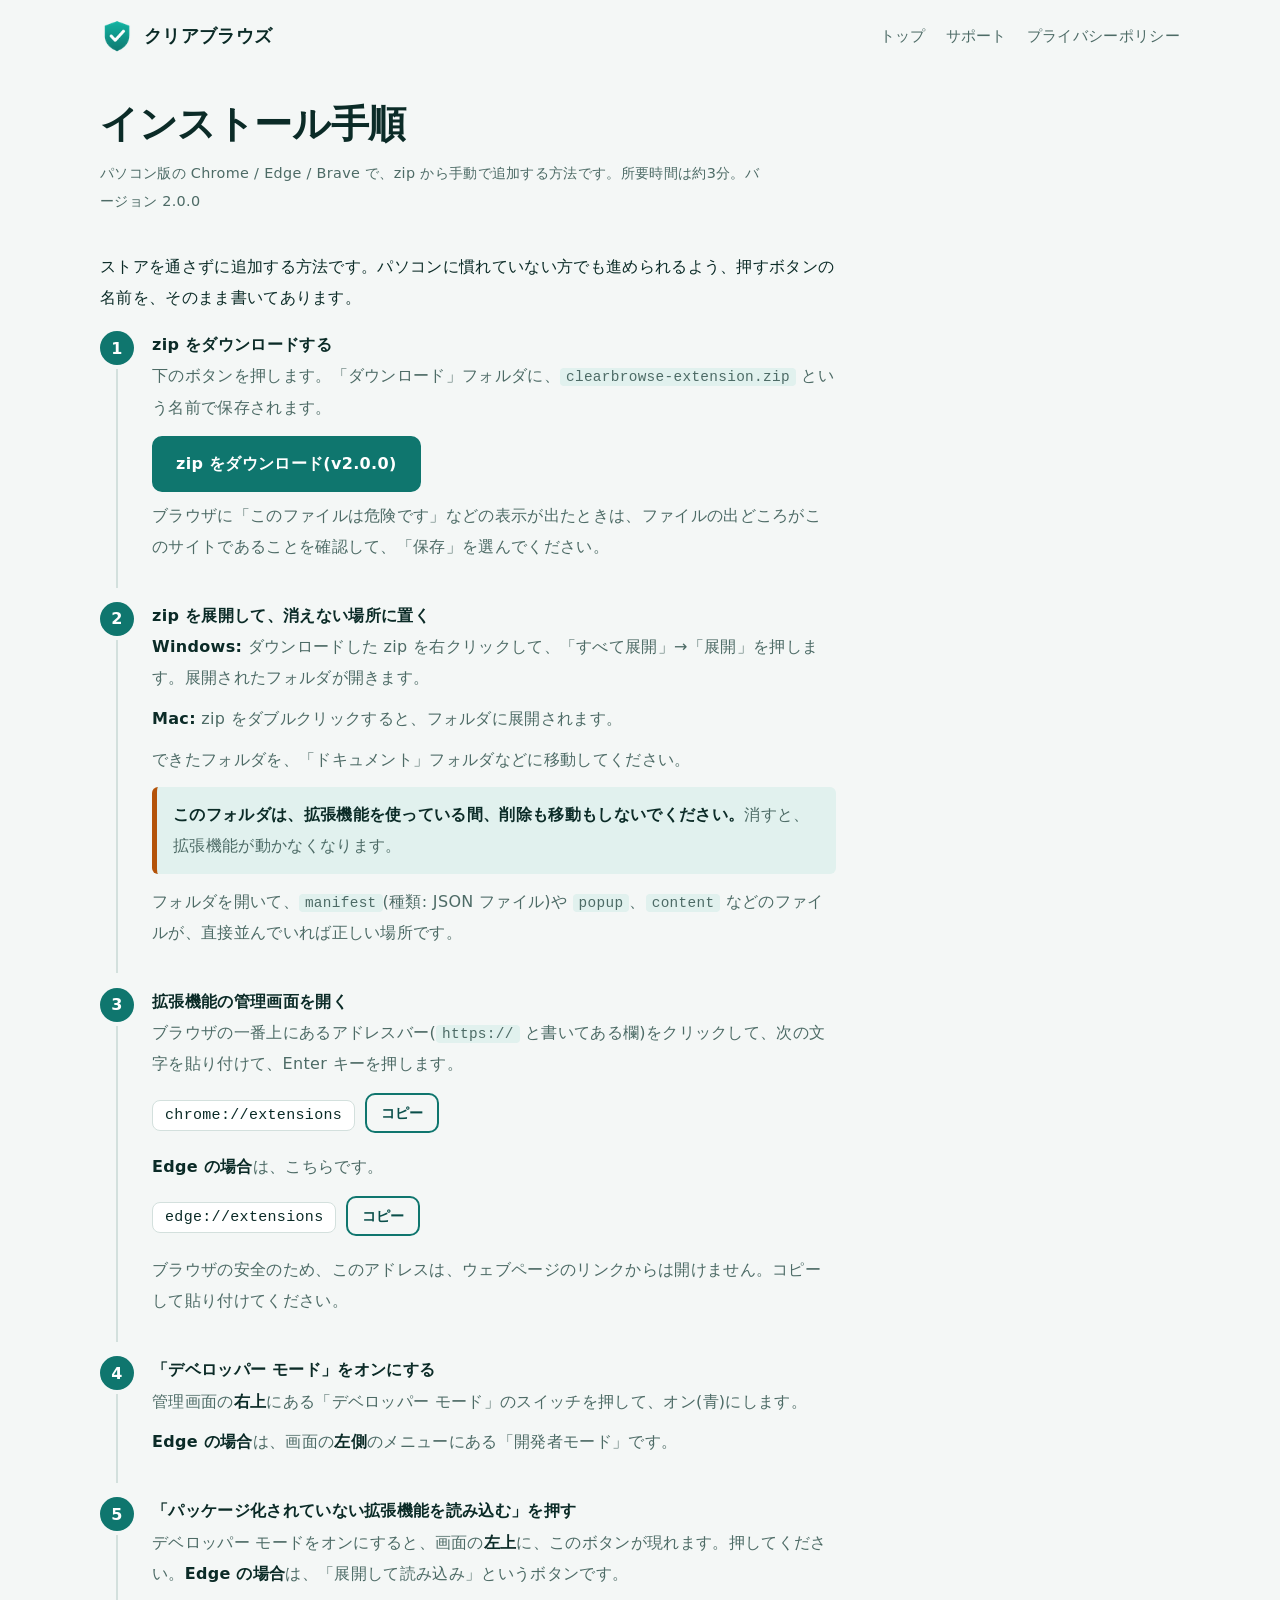
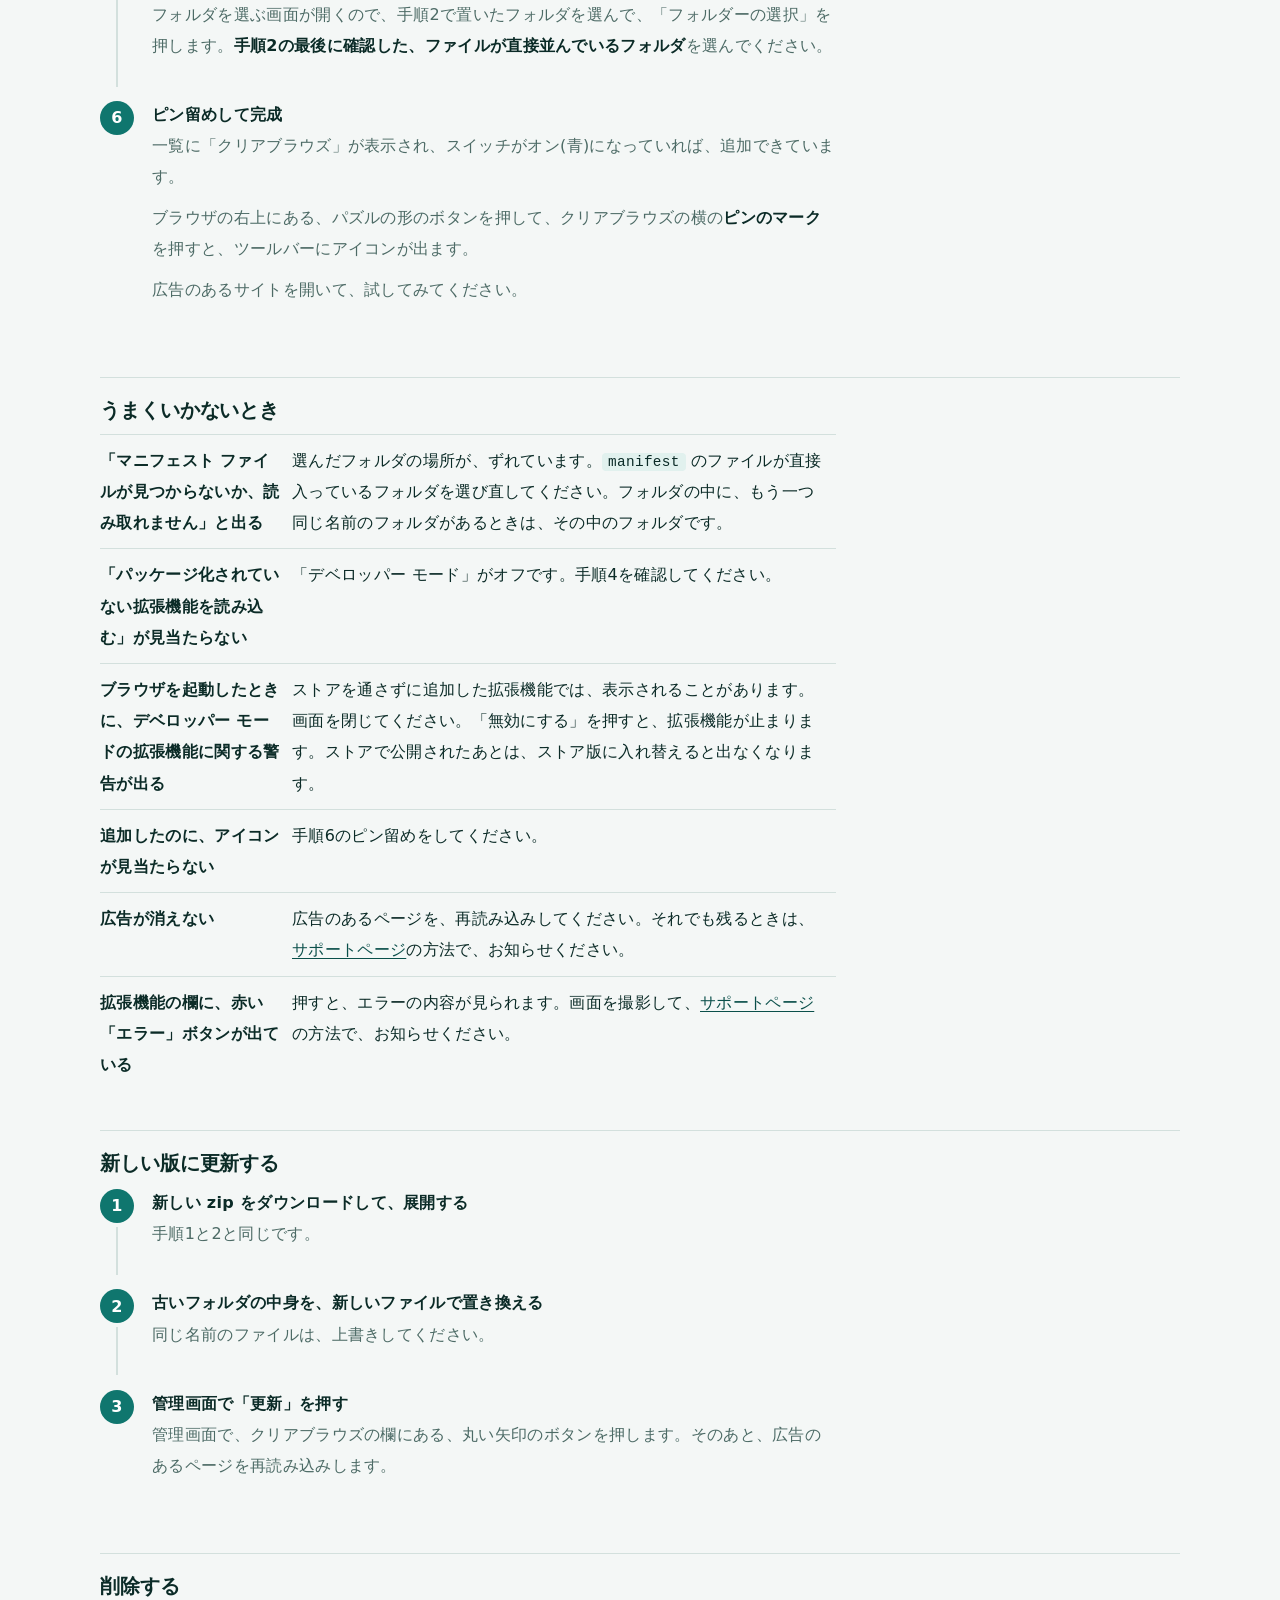
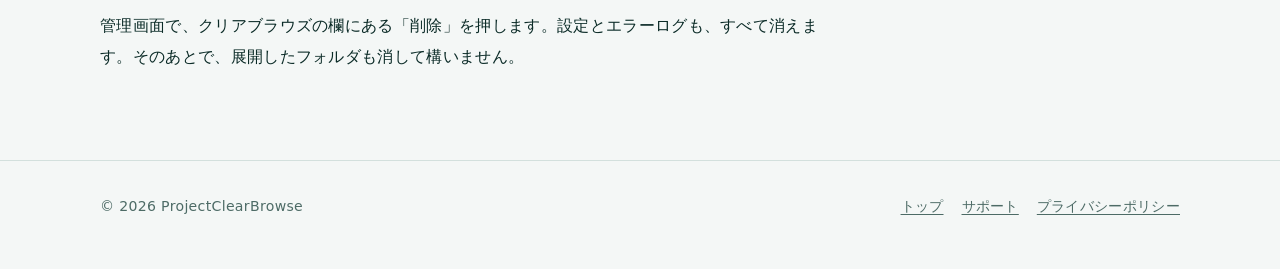
==== docs/install.html @ 5a38ccd7 "Add files via upload" ====
<!doctype html>
<html lang="ja">
<head>
  <meta charset="utf-8">
  <meta name="viewport" content="width=device-width, initial-scale=1">
  <title>インストール手順 - クリアブラウズ</title>
  <meta name="description" content="クリアブラウズを zip から手動で追加する手順です。押すボタンの名前を1つずつ説明しています。所要時間は約3分です。">
  <meta name="theme-color" content="#0f766e">
  <link rel="icon" type="image/png" href="assets/icon48.png">
  <link rel="stylesheet" href="style.css">
</head>
<body>
<header class="site-header">
  <div class="wrap">
    <a class="logo" href="./"><img src="assets/icon48.png" alt="" width="34" height="34">クリアブラウズ</a>
    <nav aria-label="メインメニュー"><a href="./">トップ</a><a href="support.html">サポート</a><a href="privacy.html">プライバシーポリシー</a></nav>
  </div>
</header>

<main class="doc">
  <div class="wrap">
    <h1>インストール手順</h1>
    <p class="meta">パソコン版の Chrome / Edge / Brave で、zip から手動で追加する方法です。所要時間は約3分。バージョン 2.0.0</p>

    <p>ストアを通さずに追加する方法です。パソコンに慣れていない方でも進められるよう、押すボタンの名前を、そのまま書いてあります。</p>
    

    <ol class="steps">
      <li>
        <b>zip をダウンロードする</b>
        <div class="body">
          <p>下のボタンを押します。「ダウンロード」フォルダに、<code>clearbrowse-extension.zip</code> という名前で保存されます。</p>
          <a class="btn primary" href="download/clearbrowse-extension.zip" download>zip をダウンロード(v2.0.0)</a>
          <p>ブラウザに「このファイルは危険です」などの表示が出たときは、ファイルの出どころがこのサイトであることを確認して、「保存」を選んでください。</p>
        </div>
      </li>
      <li>
        <b>zip を展開して、消えない場所に置く</b>
        <div class="body">
          <p><b>Windows:</b> ダウンロードした zip を右クリックして、「すべて展開」→「展開」を押します。展開されたフォルダが開きます。</p>
          <p><b>Mac:</b> zip をダブルクリックすると、フォルダに展開されます。</p>
          <p>できたフォルダを、「ドキュメント」フォルダなどに移動してください。</p>
          <div class="warn"><p><b>このフォルダは、拡張機能を使っている間、削除も移動もしないでください。</b>消すと、拡張機能が動かなくなります。</p></div>
          <p>フォルダを開いて、<code>manifest</code>(種類: JSON ファイル)や <code>popup</code>、<code>content</code> などのファイルが、直接並んでいれば正しい場所です。</p>
        </div>
      </li>
      <li>
        <b>拡張機能の管理画面を開く</b>
        <div class="body">
          <p>ブラウザの一番上にあるアドレスバー(<code>https://</code> と書いてある欄)をクリックして、次の文字を貼り付けて、Enter キーを押します。</p>
          <div class="copyrow"><code id="addrChrome">chrome://extensions</code><button type="button" class="btn small" data-copy="addrChrome">コピー</button></div>
          <p><b>Edge の場合</b>は、こちらです。</p>
          <div class="copyrow"><code id="addrEdge">edge://extensions</code><button type="button" class="btn small" data-copy="addrEdge">コピー</button></div>
          <p>ブラウザの安全のため、このアドレスは、ウェブページのリンクからは開けません。コピーして貼り付けてください。</p>
        </div>
      </li>
      <li>
        <b>「デベロッパー モード」をオンにする</b>
        <div class="body">
          <p>管理画面の<b>右上</b>にある「デベロッパー モード」のスイッチを押して、オン(青)にします。</p>
          <p><b>Edge の場合</b>は、画面の<b>左側</b>のメニューにある「開発者モード」です。</p>
        </div>
      </li>
      <li>
        <b>「パッケージ化されていない拡張機能を読み込む」を押す</b>
        <div class="body">
          <p>デベロッパー モードをオンにすると、画面の<b>左上</b>に、このボタンが現れます。押してください。<b>Edge の場合</b>は、「展開して読み込み」というボタンです。</p>
          <p>フォルダを選ぶ画面が開くので、手順2で置いたフォルダを選んで、「フォルダーの選択」を押します。<b>手順2の最後に確認した、ファイルが直接並んでいるフォルダ</b>を選んでください。</p>
        </div>
      </li>
      <li>
        <b>ピン留めして完成</b>
        <div class="body">
          <p>一覧に「クリアブラウズ」が表示され、スイッチがオン(青)になっていれば、追加できています。</p>
          <p>ブラウザの右上にある、パズルの形のボタンを押して、クリアブラウズの横の<b>ピンのマーク</b>を押すと、ツールバーにアイコンが出ます。</p>
          <p>広告のあるサイトを開いて、試してみてください。</p>
        </div>
      </li>
    </ol>

    <h2>うまくいかないとき</h2>
    <table>
      <tbody>
        <tr><th scope="row">「マニフェスト ファイルが見つからないか、読み取れません」と出る</th><td>選んだフォルダの場所が、ずれています。<code>manifest</code> のファイルが直接入っているフォルダを選び直してください。フォルダの中に、もう一つ同じ名前のフォルダがあるときは、その中のフォルダです。</td></tr>
        <tr><th scope="row">「パッケージ化されていない拡張機能を読み込む」が見当たらない</th><td>「デベロッパー モード」がオフです。手順4を確認してください。</td></tr>
        <tr><th scope="row">ブラウザを起動したときに、デベロッパー モードの拡張機能に関する警告が出る</th><td>ストアを通さずに追加した拡張機能では、表示されることがあります。画面を閉じてください。「無効にする」を押すと、拡張機能が止まります。ストアで公開されたあとは、ストア版に入れ替えると出なくなります。</td></tr>
        <tr><th scope="row">追加したのに、アイコンが見当たらない</th><td>手順6のピン留めをしてください。</td></tr>
        <tr><th scope="row">広告が消えない</th><td>広告のあるページを、再読み込みしてください。それでも残るときは、<a href="support.html#report">サポートページ</a>の方法で、お知らせください。</td></tr>
        <tr><th scope="row">拡張機能の欄に、赤い「エラー」ボタンが出ている</th><td>押すと、エラーの内容が見られます。画面を撮影して、<a href="support.html#report">サポートページ</a>の方法で、お知らせください。</td></tr>
      </tbody>
    </table>

    <h2>新しい版に更新する</h2>
    <ol class="steps">
      <li><b>新しい zip をダウンロードして、展開する</b><div class="body"><p>手順1と2と同じです。</p></div></li>
      <li><b>古いフォルダの中身を、新しいファイルで置き換える</b><div class="body"><p>同じ名前のファイルは、上書きしてください。</p></div></li>
      <li><b>管理画面で「更新」を押す</b><div class="body"><p>管理画面で、クリアブラウズの欄にある、丸い矢印のボタンを押します。そのあと、広告のあるページを再読み込みします。</p></div></li>
    </ol>

    <h2>削除する</h2>
    <p>管理画面で、クリアブラウズの欄にある「削除」を押します。設定とエラーログも、すべて消えます。そのあとで、展開したフォルダも消して構いません。</p>
  </div>
</main>

<footer class="site-footer">
  <div class="wrap">
    <div>© 2026 ProjectClearBrowse</div>
    <nav aria-label="フッターメニュー"><a href="./">トップ</a><a href="support.html">サポート</a><a href="privacy.html">プライバシーポリシー</a></nav>
  </div>
</footer>
<script src="install.js"></script>
</body>
</html>
---- docs/style.css ----
/* クリアブラウズ公式サイト。外部フォント・外部スクリプトは使いません。 */
:root {
  color-scheme: light dark;
  --ink: #0b2b27;
  --muted: #4d6b66;
  --paper: #f4f7f6;
  --surface: #ffffff;
  --line: #d3e0dd;
  --brand: #0f766e;
  --brand-deep: #0a4f4a;
  --brand-ink: #ffffff;
  --brand-soft: #e1f1ee;
  --focus: #0b57d0;
  --ad-yellow: #ffd400;
  --ad-pink: #e6007e;
  --measure: 38em;
}
@media (prefers-color-scheme: dark) {
  :root {
    --ink: #e4f1ee;
    --muted: #9bb7b1;
    --paper: #0c1917;
    --surface: #132421;
    --line: #25403b;
    --brand: #2dd4bf;
    --brand-deep: #5eead4;
    --brand-ink: #062320;
    --brand-soft: #14312d;
    --focus: #8ab4ff;
  }
}

* { box-sizing: border-box; }
html { scroll-behavior: smooth; -webkit-text-size-adjust: 100%; }
@media (prefers-reduced-motion: reduce) { html { scroll-behavior: auto; } }

body {
  margin: 0;
  background: var(--paper);
  color: var(--ink);
  font: 16px/1.95 "Hiragino Sans", "Yu Gothic UI", "Yu Gothic", "BIZ UDPGothic", "Noto Sans JP", Meiryo, system-ui, sans-serif;
  letter-spacing: .02em;
}
a { color: var(--brand-deep); text-underline-offset: 3px; }
:focus-visible { outline: 3px solid var(--focus); outline-offset: 3px; border-radius: 4px; }
img { max-width: 100%; height: auto; }

.wrap { width: min(1080px, 100% - 32px); margin-inline: auto; }
.measure { max-width: var(--measure); }

h1, h2, h3 { font-feature-settings: "palt"; line-height: 1.4; margin: 0; }
h1 { font-size: clamp(2.1rem, 5.4vw, 3.5rem); font-weight: 800; letter-spacing: -.01em; }
h2 { font-size: clamp(1.45rem, 3vw, 1.9rem); font-weight: 800; letter-spacing: -.005em; }
h3 { font-size: 1.05rem; font-weight: 700; }
p { margin: 0 0 1em; }

/* ---------- ヘッダー ---------- */
.site-header { padding: 18px 0; }
.site-header .wrap { display: flex; align-items: center; justify-content: space-between; gap: 16px; flex-wrap: wrap; }
.logo { display: inline-flex; align-items: center; gap: 10px; color: inherit; text-decoration: none; font-weight: 800; font-size: 1.1rem; }
.logo img { width: 34px; height: 34px; }
.site-header nav { display: flex; gap: 20px; flex-wrap: wrap; font-size: .93rem; }
.site-header nav a { color: var(--muted); text-decoration: none; padding: 4px 0; }
.site-header nav a:hover { color: var(--ink); text-decoration: underline; }

/* ---------- ボタン ---------- */
.btn {
  display: inline-flex; align-items: center; justify-content: center; gap: 8px;
  min-height: 48px; padding: 10px 22px; border-radius: 10px;
  font: inherit; font-weight: 700; text-decoration: none; cursor: pointer;
  border: 2px solid var(--brand); color: var(--brand-deep); background: transparent;
}
.btn:hover { background: var(--brand-soft); }
.btn.primary { background: var(--brand); color: var(--brand-ink); }
.btn.primary:hover { background: var(--brand-deep); color: var(--brand-ink); }
.btn[aria-disabled="true"] { border-style: dashed; cursor: default; opacity: .8; }
.btn[aria-disabled="true"]:hover { background: transparent; }

/* ---------- ヒーロー ---------- */
.hero { padding: 36px 0 72px; }
.hero .wrap { display: grid; gap: 44px; align-items: center; }
@media (min-width: 940px) { .hero .wrap { grid-template-columns: 1fr 1.05fr; gap: 56px; } }
.hero h1 { margin-bottom: 20px; }
.lead { font-size: 1.06rem; color: var(--muted); max-width: 30em; }
.hero-cta { display: flex; flex-wrap: wrap; gap: 12px; margin: 26px 0 12px; }
.fine { font-size: .85rem; color: var(--muted); margin: 0; }

/* ---------- デモ ---------- */
.demo { margin: 0; }
.demo-bar {
  display: flex; align-items: center; justify-content: space-between; gap: 12px; flex-wrap: wrap;
  background: var(--surface); border: 1px solid var(--line); border-radius: 12px 12px 0 0;
  padding: 10px 14px; border-bottom: 0;
}
.switch { display: inline-flex; align-items: center; gap: 12px; cursor: pointer; font-weight: 700; }
.switch input { position: absolute; opacity: 0; width: 1px; height: 1px; }
.switch .track { width: 48px; height: 28px; border-radius: 14px; background: #9aa9a6; position: relative; transition: background .2s; flex: none; }
.switch .track::after { content: ""; position: absolute; top: 3px; left: 3px; width: 22px; height: 22px; border-radius: 50%; background: #fff; transition: transform .2s; }
.switch input:checked + .track { background: var(--brand); }
.switch input:checked + .track::after { transform: translateX(20px); }
.switch input:focus-visible + .track { outline: 3px solid var(--focus); outline-offset: 3px; }
.demo-count { font-size: .9rem; color: var(--muted); }
.demo-count b { color: var(--ink); font-size: 1.15rem; }

.stage {
  position: relative; overflow: hidden; height: 400px;
  background: #fff; color: #17302c;
  border: 1px solid var(--line); border-radius: 0 0 12px 12px;
  padding: 22px 22px 0; font-size: 14px; line-height: 1.7; letter-spacing: 0;
}
.stage h3 { font-size: 1.15rem; margin-bottom: 8px; color: #0b2b27; }
.stage .bar { height: 9px; border-radius: 5px; background: #dbe6e3; margin: 0 0 11px; }
.stage .bar.s { width: 62%; }
.stage .bar.m { width: 84%; }

.ad { position: absolute; font-weight: 800; transition: opacity .25s, transform .25s, max-height .25s; }
.ad small { display: block; font-size: 10px; font-weight: 500; opacity: .7; }
.ad-banner {
  position: static; max-height: 90px; margin: 0 -22px 16px; padding: 14px 22px;
  background: repeating-linear-gradient(135deg, var(--ad-yellow) 0 16px, #ffe566 16px 32px);
  color: #b00063; font-size: 18px; text-align: center; border-bottom: 3px solid var(--ad-pink);
}
.ad-corner {
  right: 12px; bottom: 12px; width: 150px; padding: 12px; background: var(--ad-pink); color: #fff;
  border: 3px solid var(--ad-yellow); border-radius: 6px; font-size: 14px; line-height: 1.4; z-index: 2;
}
.ad-popup {
  left: 50%; top: 52%; width: min(270px, 80%); transform: translate(-50%, -50%);
  padding: 18px 16px 16px; background: #fff; color: #17302c; text-align: center;
  border: 4px solid var(--ad-pink); border-radius: 8px; box-shadow: 0 10px 30px rgba(0,0,0,.35); z-index: 3;
  font-size: 15px; line-height: 1.5;
}
.ad-popup .fake-btn { display: block; margin-top: 10px; padding: 8px; background: var(--ad-yellow); color: #5a0034; border-radius: 4px; }

/* ブロック後 */
.stage[data-blocked="true"] .ad { opacity: 0; pointer-events: none; }
.stage[data-blocked="true"] .ad-banner { max-height: 0; padding-top: 0; padding-bottom: 0; margin-bottom: 0; overflow: hidden; }
.stage[data-blocked="true"] .ad-corner { transform: translateY(16px); }
.stage[data-blocked="true"] .ad-popup { transform: translate(-50%, -44%) scale(.96); }
.stage:not([data-blocked="true"]) .ad-popup { animation: pop-in .35s .5s both; }
@keyframes pop-in { from { opacity: 0; transform: translate(-50%, -46%) scale(.94); } }
@media (prefers-reduced-motion: reduce) {
  .ad, .switch .track, .switch .track::after { transition: none; }
  .stage:not([data-blocked="true"]) .ad-popup { animation: none; }
}
.demo figcaption { margin-top: 10px; }

/* ---------- 共通セクション ---------- */
section.block { padding: 64px 0; border-top: 1px solid var(--line); }
section.block > .wrap > h2 { margin-bottom: 8px; }
.sub { color: var(--muted); max-width: var(--measure); margin-bottom: 30px; }

/* 止めるもの */
.defs { margin: 0; max-width: 46em; }
.defs dt { font-weight: 800; margin-top: 22px; }
.defs dt:first-child { margin-top: 0; }
.defs dd { margin: 2px 0 0; color: var(--muted); }
.callout { margin-top: 30px; padding: 16px 20px; background: var(--brand-soft); border-radius: 10px; max-width: 46em; }
.callout p:last-child { margin-bottom: 0; }

/* 約束 */
.promises { display: grid; gap: 28px; }
@media (min-width: 860px) { .promises { grid-template-columns: repeat(3, 1fr); gap: 36px; } }
.promises h3 { font-size: 1.15rem; margin-bottom: 6px; padding-top: 14px; border-top: 4px solid var(--brand); }
.promises p { color: var(--muted); margin: 0; }

/* 権限表 */
.perm { width: 100%; border-collapse: collapse; max-width: 52em; margin-top: 8px; }
.perm th, .perm td { text-align: left; vertical-align: top; padding: 14px 14px 14px 0; border-top: 1px solid var(--line); }
.perm th { width: 14em; font-weight: 700; }
.perm td { color: var(--muted); }
@media (max-width: 700px) {
  .perm, .perm tbody, .perm tr, .perm th, .perm td { display: block; width: 100%; }
  .perm th { padding-bottom: 0; border-top: 1px solid var(--line); }
  .perm td { border-top: 0; padding-top: 0; }
}

/* 手順 */
.steps { list-style: none; margin: 0; padding: 0; max-width: 46em; counter-reset: s; }
.steps li { position: relative; padding: 0 0 22px 52px; counter-increment: s; }
.steps li::before {
  content: counter(s); position: absolute; left: 0; top: 2px;
  width: 34px; height: 34px; border-radius: 50%; background: var(--brand); color: var(--brand-ink);
  display: grid; place-items: center; font-weight: 800;
}
.steps li::after { content: ""; position: absolute; left: 16px; top: 40px; bottom: 6px; width: 2px; background: var(--line); }
.steps li:last-child::after { display: none; }
.steps > li > b { display: block; }
.steps .body b { color: var(--ink); }
.steps span { color: var(--muted); }

/* 寄付 */
.donate { background: var(--brand-soft); border-radius: 14px; padding: 32px; max-width: 46em; }
.donate p { max-width: var(--measure); }

/* FAQ */
.faq { max-width: 46em; }
.faq details { border-top: 1px solid var(--line); padding: 4px 0; }
.faq details:last-child { border-bottom: 1px solid var(--line); }
.faq summary { cursor: pointer; font-weight: 700; padding: 12px 0; list-style: none; display: flex; justify-content: space-between; gap: 16px; }
.faq summary::-webkit-details-marker { display: none; }
.faq summary::after { content: "＋"; color: var(--brand); flex: none; }
.faq details[open] summary::after { content: "－"; }
.faq details p { color: var(--muted); max-width: var(--measure); }

/* ---------- 文書ページ ---------- */
.doc { padding: 24px 0 72px; }
.doc h1 { font-size: clamp(1.7rem, 4vw, 2.4rem); margin-bottom: 8px; }
.doc .meta { color: var(--muted); font-size: .9rem; margin-bottom: 36px; }
.doc h2 { font-size: 1.25rem; margin: 40px 0 10px; padding-top: 18px; border-top: 1px solid var(--line); }
.doc ul { padding-left: 1.4em; max-width: var(--measure); }
.doc li { margin-bottom: .4em; }
.doc p, .doc table { max-width: 46em; }
.doc table { width: 100%; border-collapse: collapse; margin-bottom: 1em; }
.doc th, .doc td { text-align: left; vertical-align: top; padding: 10px 12px 10px 0; border-top: 1px solid var(--line); }
.doc th { width: 12em; font-weight: 700; }
.doc code { background: var(--brand-soft); padding: 1px 6px; border-radius: 4px; font-size: .9em; }
.doc .note { background: var(--brand-soft); border-radius: 10px; padding: 14px 18px; max-width: 46em; }

/* ---------- フッター ---------- */
.site-footer { border-top: 1px solid var(--line); padding: 32px 0 48px; color: var(--muted); font-size: .88rem; }
.site-footer .wrap { display: flex; justify-content: space-between; gap: 20px; flex-wrap: wrap; }
.site-footer a { color: var(--muted); }
.site-footer nav { display: flex; gap: 18px; flex-wrap: wrap; }

/* ---------- インストール手順ページ ---------- */
.btn.small { min-height: 36px; padding: 4px 14px; font-size: .9rem; }
.steps .body { color: var(--muted); }
.steps .body p { margin: 0 0 .6em; }
.steps .body .btn { margin: 4px 0 8px; }
.copyrow { display: flex; align-items: center; gap: 10px; flex-wrap: wrap; margin: 6px 0 10px; }
.copyrow code {
  background: var(--surface); border: 1px solid var(--line); border-radius: 8px;
  padding: 6px 12px; font: 15px ui-monospace, Consolas, monospace; color: var(--ink);
}
.doc .warn { border-left: 5px solid #b45309; background: var(--brand-soft); border-radius: 6px; padding: 12px 16px; max-width: 46em; margin: 12px 0; }
.doc .warn p:last-child, .doc .note p:last-child { margin-bottom: 0; }
.doc .steps { max-width: 46em; }
@media (max-width: 700px) {
  .doc table, .doc tbody, .doc tr, .doc th, .doc td { display: block; width: 100%; }
  .doc th { padding-bottom: 0; }
  .doc td { border-top: 0; padding-top: 2px; }
}
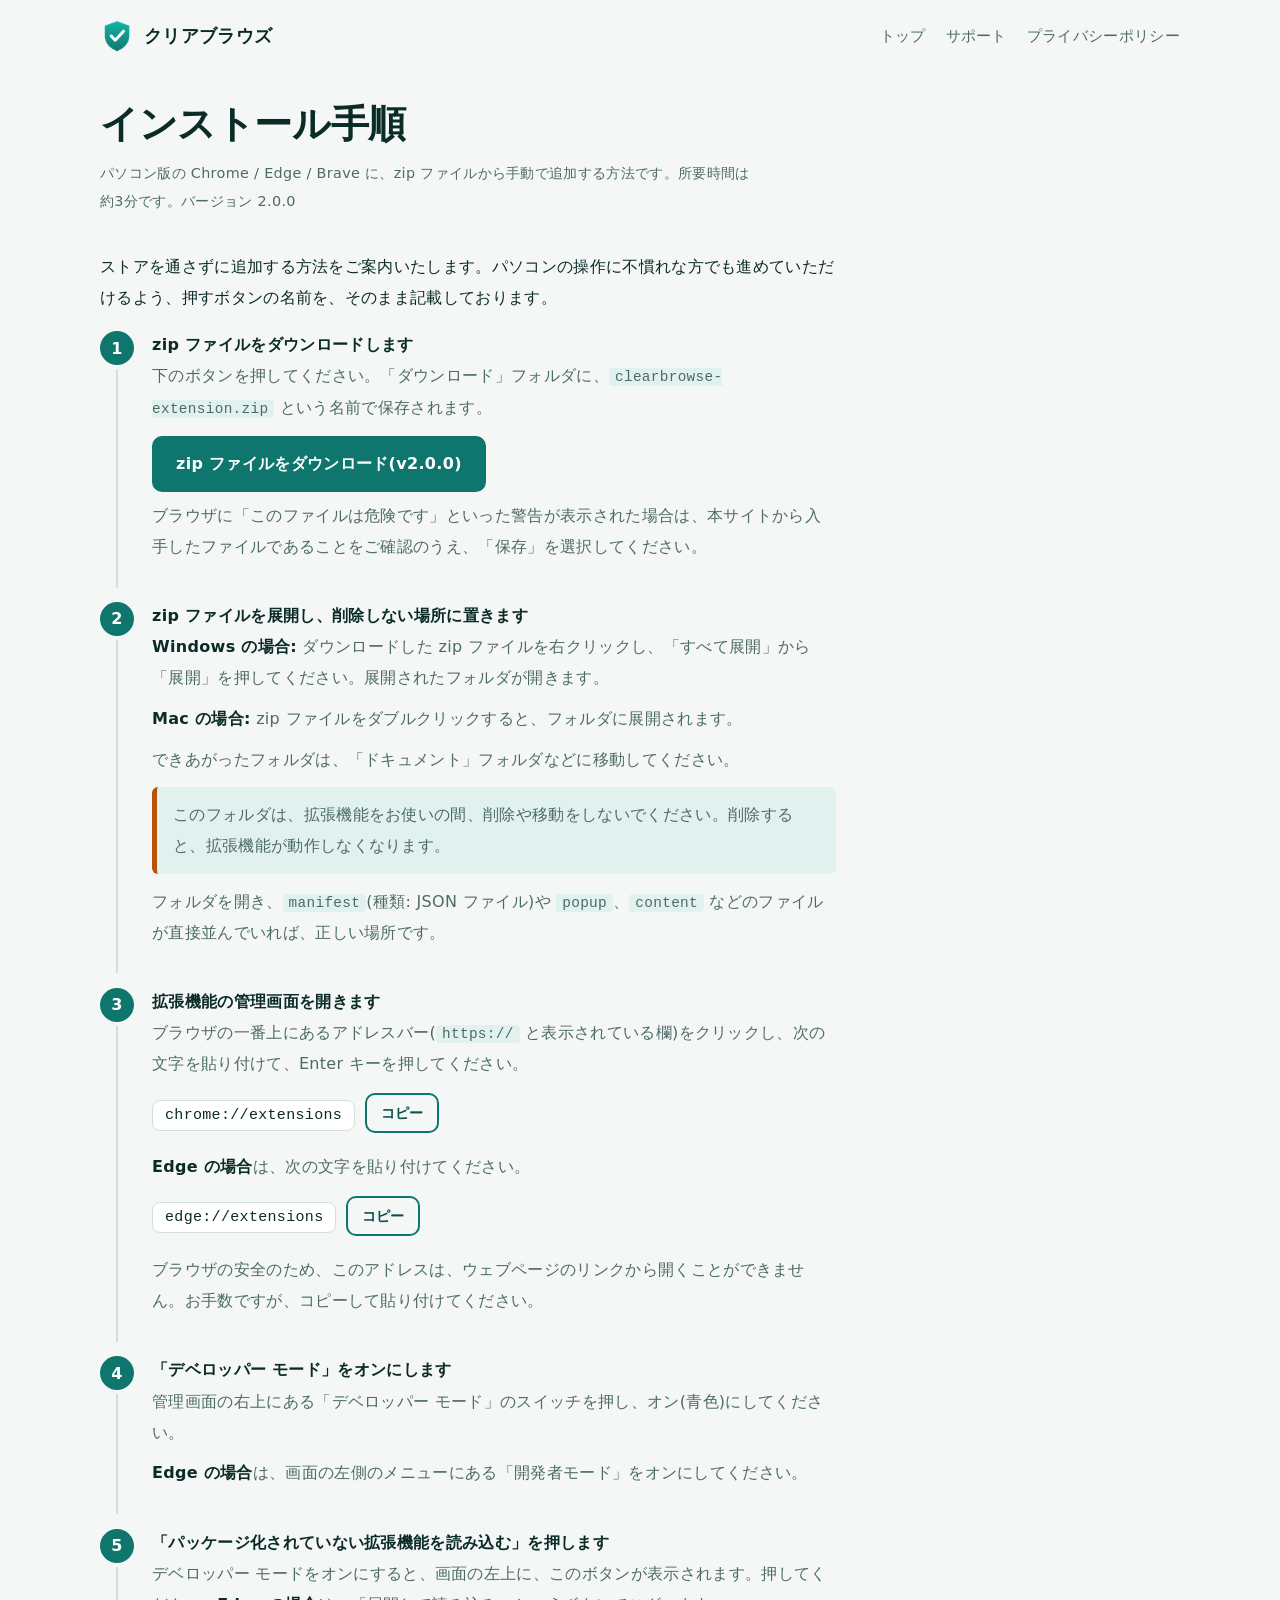
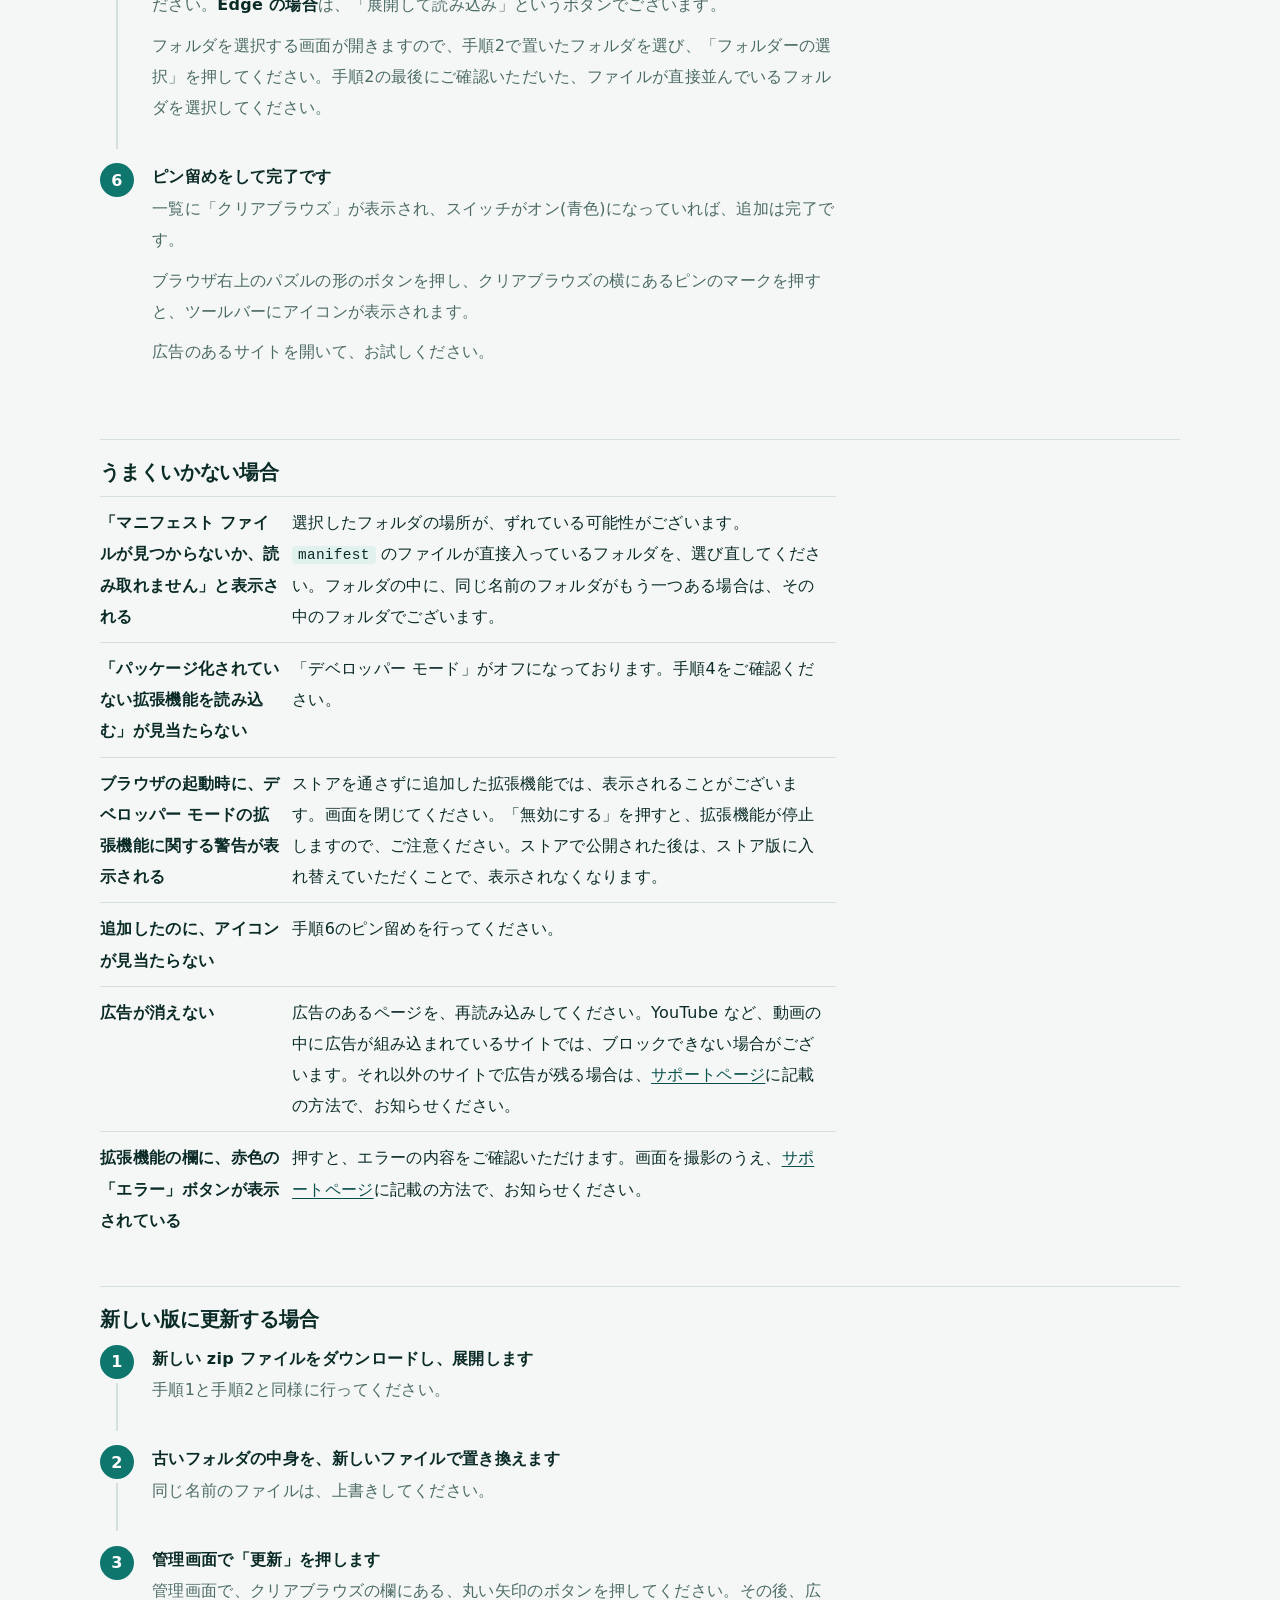
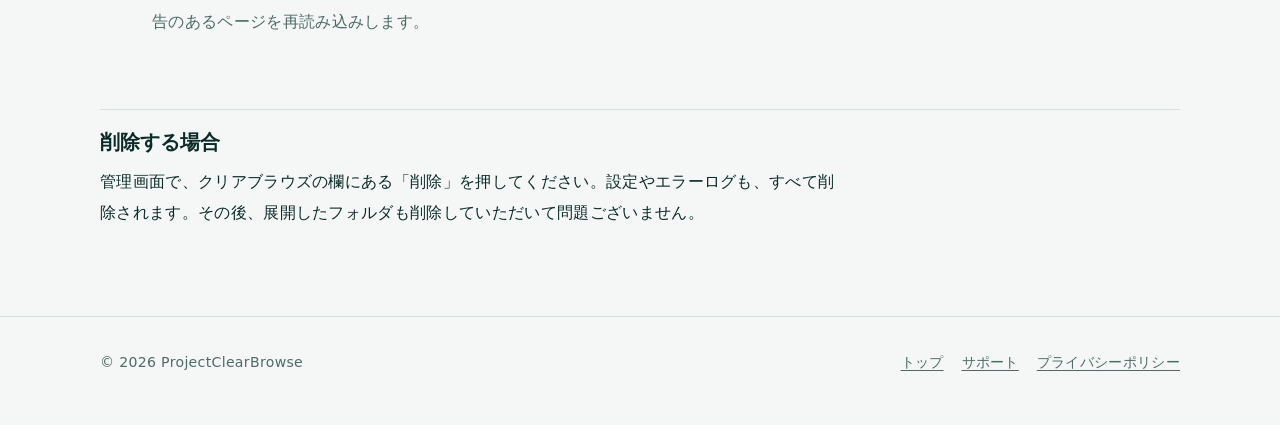
==== commit 90dfc095: "Add files via upload" ====
--- a/docs/install.html
+++ b/docs/install.html
@@ -4,7 +4,7 @@
   <meta charset="utf-8">
   <meta name="viewport" content="width=device-width, initial-scale=1">
   <title>インストール手順 - クリアブラウズ</title>
-  <meta name="description" content="クリアブラウズを zip から手動で追加する手順です。押すボタンの名前を1つずつ説明しています。所要時間は約3分です。">
+  <meta name="description" content="クリアブラウズを zip ファイルから手動で追加する手順をご案内いたします。操作するボタンの名前を、1つずつ記載しております。所要時間は約3分です。">
   <meta name="theme-color" content="#0f766e">
   <link rel="icon" type="image/png" href="assets/icon48.png">
   <link rel="stylesheet" href="style.css">
@@ -20,85 +20,85 @@
 <main class="doc">
   <div class="wrap">
     <h1>インストール手順</h1>
-    <p class="meta">パソコン版の Chrome / Edge / Brave で、zip から手動で追加する方法です。所要時間は約3分。バージョン 2.0.0</p>
+    <p class="meta">パソコン版の Chrome / Edge / Brave に、zip ファイルから手動で追加する方法です。所要時間は約3分です。バージョン 2.0.0</p>
 
-    <p>ストアを通さずに追加する方法です。パソコンに慣れていない方でも進められるよう、押すボタンの名前を、そのまま書いてあります。</p>
+    <p>ストアを通さずに追加する方法をご案内いたします。パソコンの操作に不慣れな方でも進めていただけるよう、押すボタンの名前を、そのまま記載しております。</p>
     
 
     <ol class="steps">
       <li>
-        <b>zip をダウンロードする</b>
+        <b>zip ファイルをダウンロードします</b>
         <div class="body">
-          <p>下のボタンを押します。「ダウンロード」フォルダに、<code>clearbrowse-extension.zip</code> という名前で保存されます。</p>
-          <a class="btn primary" href="download/clearbrowse-extension.zip" download>zip をダウンロード(v2.0.0)</a>
-          <p>ブラウザに「このファイルは危険です」などの表示が出たときは、ファイルの出どころがこのサイトであることを確認して、「保存」を選んでください。</p>
+          <p>下のボタンを押してください。「ダウンロード」フォルダに、<code>clearbrowse-extension.zip</code> という名前で保存されます。</p>
+          <a class="btn primary" href="download/clearbrowse-extension.zip" download>zip ファイルをダウンロード(v2.0.0)</a>
+          <p>ブラウザに「このファイルは危険です」といった警告が表示された場合は、本サイトから入手したファイルであることをご確認のうえ、「保存」を選択してください。</p>
         </div>
       </li>
       <li>
-        <b>zip を展開して、消えない場所に置く</b>
+        <b>zip ファイルを展開し、削除しない場所に置きます</b>
         <div class="body">
-          <p><b>Windows:</b> ダウンロードした zip を右クリックして、「すべて展開」→「展開」を押します。展開されたフォルダが開きます。</p>
-          <p><b>Mac:</b> zip をダブルクリックすると、フォルダに展開されます。</p>
-          <p>できたフォルダを、「ドキュメント」フォルダなどに移動してください。</p>
-          <div class="warn"><p><b>このフォルダは、拡張機能を使っている間、削除も移動もしないでください。</b>消すと、拡張機能が動かなくなります。</p></div>
-          <p>フォルダを開いて、<code>manifest</code>(種類: JSON ファイル)や <code>popup</code>、<code>content</code> などのファイルが、直接並んでいれば正しい場所です。</p>
+          <p><b>Windows の場合:</b> ダウンロードした zip ファイルを右クリックし、「すべて展開」から「展開」を押してください。展開されたフォルダが開きます。</p>
+          <p><b>Mac の場合:</b> zip ファイルをダブルクリックすると、フォルダに展開されます。</p>
+          <p>できあがったフォルダは、「ドキュメント」フォルダなどに移動してください。</p>
+          <div class="warn"><p>このフォルダは、拡張機能をお使いの間、削除や移動をしないでください。削除すると、拡張機能が動作しなくなります。</p></div>
+          <p>フォルダを開き、<code>manifest</code>(種類: JSON ファイル)や <code>popup</code>、<code>content</code> などのファイルが直接並んでいれば、正しい場所です。</p>
         </div>
       </li>
       <li>
-        <b>拡張機能の管理画面を開く</b>
+        <b>拡張機能の管理画面を開きます</b>
         <div class="body">
-          <p>ブラウザの一番上にあるアドレスバー(<code>https://</code> と書いてある欄)をクリックして、次の文字を貼り付けて、Enter キーを押します。</p>
+          <p>ブラウザの一番上にあるアドレスバー(<code>https://</code> と表示されている欄)をクリックし、次の文字を貼り付けて、Enter キーを押してください。</p>
           <div class="copyrow"><code id="addrChrome">chrome://extensions</code><button type="button" class="btn small" data-copy="addrChrome">コピー</button></div>
-          <p><b>Edge の場合</b>は、こちらです。</p>
+          <p><b>Edge の場合</b>は、次の文字を貼り付けてください。</p>
           <div class="copyrow"><code id="addrEdge">edge://extensions</code><button type="button" class="btn small" data-copy="addrEdge">コピー</button></div>
-          <p>ブラウザの安全のため、このアドレスは、ウェブページのリンクからは開けません。コピーして貼り付けてください。</p>
+          <p>ブラウザの安全のため、このアドレスは、ウェブページのリンクから開くことができません。お手数ですが、コピーして貼り付けてください。</p>
         </div>
       </li>
       <li>
-        <b>「デベロッパー モード」をオンにする</b>
+        <b>「デベロッパー モード」をオンにします</b>
         <div class="body">
-          <p>管理画面の<b>右上</b>にある「デベロッパー モード」のスイッチを押して、オン(青)にします。</p>
-          <p><b>Edge の場合</b>は、画面の<b>左側</b>のメニューにある「開発者モード」です。</p>
+          <p>管理画面の右上にある「デベロッパー モード」のスイッチを押し、オン(青色)にしてください。</p>
+          <p><b>Edge の場合</b>は、画面の左側のメニューにある「開発者モード」をオンにしてください。</p>
         </div>
       </li>
       <li>
-        <b>「パッケージ化されていない拡張機能を読み込む」を押す</b>
+        <b>「パッケージ化されていない拡張機能を読み込む」を押します</b>
         <div class="body">
-          <p>デベロッパー モードをオンにすると、画面の<b>左上</b>に、このボタンが現れます。押してください。<b>Edge の場合</b>は、「展開して読み込み」というボタンです。</p>
-          <p>フォルダを選ぶ画面が開くので、手順2で置いたフォルダを選んで、「フォルダーの選択」を押します。<b>手順2の最後に確認した、ファイルが直接並んでいるフォルダ</b>を選んでください。</p>
+          <p>デベロッパー モードをオンにすると、画面の左上に、このボタンが表示されます。押してください。<b>Edge の場合</b>は、「展開して読み込み」というボタンでございます。</p>
+          <p>フォルダを選択する画面が開きますので、手順2で置いたフォルダを選び、「フォルダーの選択」を押してください。手順2の最後にご確認いただいた、ファイルが直接並んでいるフォルダを選択してください。</p>
         </div>
       </li>
       <li>
-        <b>ピン留めして完成</b>
+        <b>ピン留めをして完了です</b>
         <div class="body">
-          <p>一覧に「クリアブラウズ」が表示され、スイッチがオン(青)になっていれば、追加できています。</p>
-          <p>ブラウザの右上にある、パズルの形のボタンを押して、クリアブラウズの横の<b>ピンのマーク</b>を押すと、ツールバーにアイコンが出ます。</p>
-          <p>広告のあるサイトを開いて、試してみてください。</p>
+          <p>一覧に「クリアブラウズ」が表示され、スイッチがオン(青色)になっていれば、追加は完了です。</p>
+          <p>ブラウザ右上のパズルの形のボタンを押し、クリアブラウズの横にあるピンのマークを押すと、ツールバーにアイコンが表示されます。</p>
+          <p>広告のあるサイトを開いて、お試しください。</p>
         </div>
       </li>
     </ol>
 
-    <h2>うまくいかないとき</h2>
+    <h2>うまくいかない場合</h2>
     <table>
       <tbody>
-        <tr><th scope="row">「マニフェスト ファイルが見つからないか、読み取れません」と出る</th><td>選んだフォルダの場所が、ずれています。<code>manifest</code> のファイルが直接入っているフォルダを選び直してください。フォルダの中に、もう一つ同じ名前のフォルダがあるときは、その中のフォルダです。</td></tr>
-        <tr><th scope="row">「パッケージ化されていない拡張機能を読み込む」が見当たらない</th><td>「デベロッパー モード」がオフです。手順4を確認してください。</td></tr>
-        <tr><th scope="row">ブラウザを起動したときに、デベロッパー モードの拡張機能に関する警告が出る</th><td>ストアを通さずに追加した拡張機能では、表示されることがあります。画面を閉じてください。「無効にする」を押すと、拡張機能が止まります。ストアで公開されたあとは、ストア版に入れ替えると出なくなります。</td></tr>
-        <tr><th scope="row">追加したのに、アイコンが見当たらない</th><td>手順6のピン留めをしてください。</td></tr>
-        <tr><th scope="row">広告が消えない</th><td>広告のあるページを、再読み込みしてください。それでも残るときは、<a href="support.html#report">サポートページ</a>の方法で、お知らせください。</td></tr>
-        <tr><th scope="row">拡張機能の欄に、赤い「エラー」ボタンが出ている</th><td>押すと、エラーの内容が見られます。画面を撮影して、<a href="support.html#report">サポートページ</a>の方法で、お知らせください。</td></tr>
+        <tr><th scope="row">「マニフェスト ファイルが見つからないか、読み取れません」と表示される</th><td>選択したフォルダの場所が、ずれている可能性がございます。<code>manifest</code> のファイルが直接入っているフォルダを、選び直してください。フォルダの中に、同じ名前のフォルダがもう一つある場合は、その中のフォルダでございます。</td></tr>
+        <tr><th scope="row">「パッケージ化されていない拡張機能を読み込む」が見当たらない</th><td>「デベロッパー モード」がオフになっております。手順4をご確認ください。</td></tr>
+        <tr><th scope="row">ブラウザの起動時に、デベロッパー モードの拡張機能に関する警告が表示される</th><td>ストアを通さずに追加した拡張機能では、表示されることがございます。画面を閉じてください。「無効にする」を押すと、拡張機能が停止しますので、ご注意ください。ストアで公開された後は、ストア版に入れ替えていただくことで、表示されなくなります。</td></tr>
+        <tr><th scope="row">追加したのに、アイコンが見当たらない</th><td>手順6のピン留めを行ってください。</td></tr>
+        <tr><th scope="row">広告が消えない</th><td>広告のあるページを、再読み込みしてください。YouTube など、動画の中に広告が組み込まれているサイトでは、ブロックできない場合がございます。それ以外のサイトで広告が残る場合は、<a href="support.html#report">サポートページ</a>に記載の方法で、お知らせください。</td></tr>
+        <tr><th scope="row">拡張機能の欄に、赤色の「エラー」ボタンが表示されている</th><td>押すと、エラーの内容をご確認いただけます。画面を撮影のうえ、<a href="support.html#report">サポートページ</a>に記載の方法で、お知らせください。</td></tr>
       </tbody>
     </table>
 
-    <h2>新しい版に更新する</h2>
+    <h2>新しい版に更新する場合</h2>
     <ol class="steps">
-      <li><b>新しい zip をダウンロードして、展開する</b><div class="body"><p>手順1と2と同じです。</p></div></li>
-      <li><b>古いフォルダの中身を、新しいファイルで置き換える</b><div class="body"><p>同じ名前のファイルは、上書きしてください。</p></div></li>
-      <li><b>管理画面で「更新」を押す</b><div class="body"><p>管理画面で、クリアブラウズの欄にある、丸い矢印のボタンを押します。そのあと、広告のあるページを再読み込みします。</p></div></li>
+      <li><b>新しい zip ファイルをダウンロードし、展開します</b><div class="body"><p>手順1と手順2と同様に行ってください。</p></div></li>
+      <li><b>古いフォルダの中身を、新しいファイルで置き換えます</b><div class="body"><p>同じ名前のファイルは、上書きしてください。</p></div></li>
+      <li><b>管理画面で「更新」を押します</b><div class="body"><p>管理画面で、クリアブラウズの欄にある、丸い矢印のボタンを押してください。その後、広告のあるページを再読み込みします。</p></div></li>
     </ol>
 
-    <h2>削除する</h2>
-    <p>管理画面で、クリアブラウズの欄にある「削除」を押します。設定とエラーログも、すべて消えます。そのあとで、展開したフォルダも消して構いません。</p>
+    <h2>削除する場合</h2>
+    <p>管理画面で、クリアブラウズの欄にある「削除」を押してください。設定やエラーログも、すべて削除されます。その後、展開したフォルダも削除していただいて問題ございません。</p>
   </div>
 </main>
 
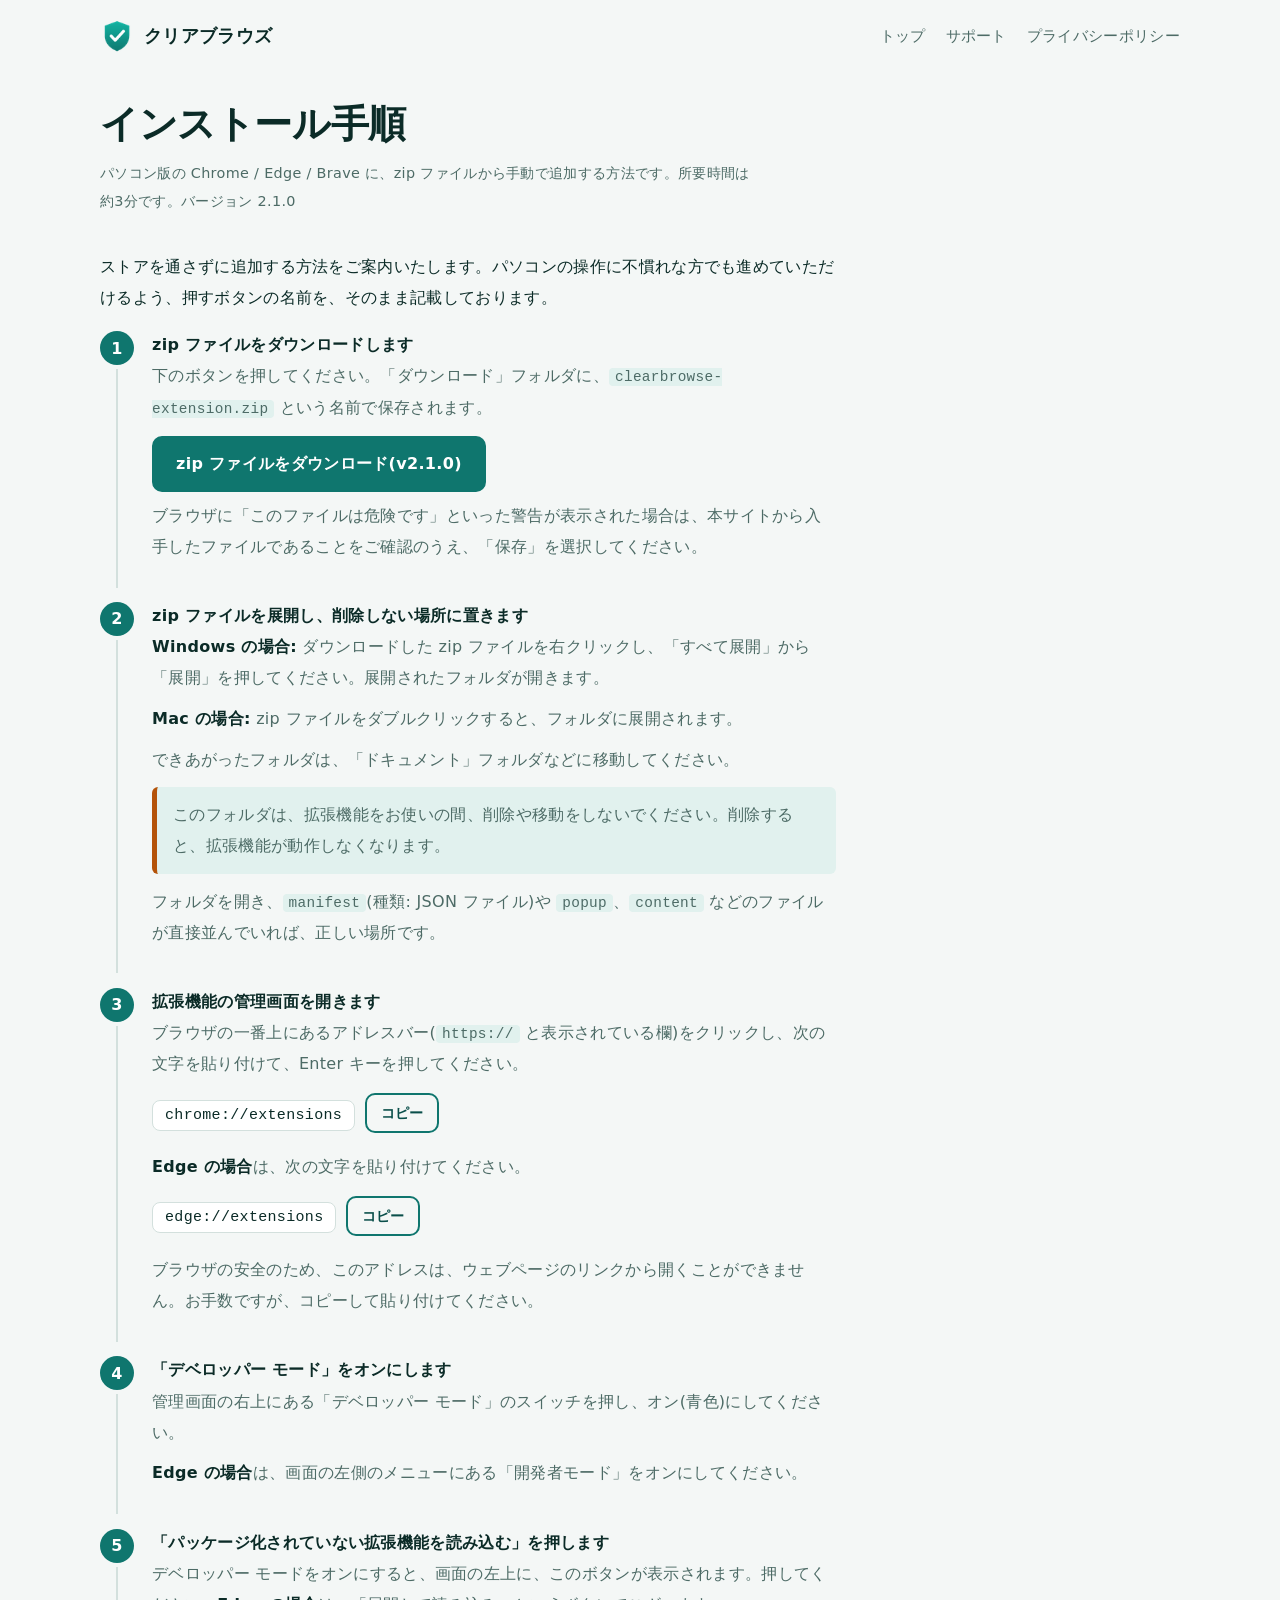
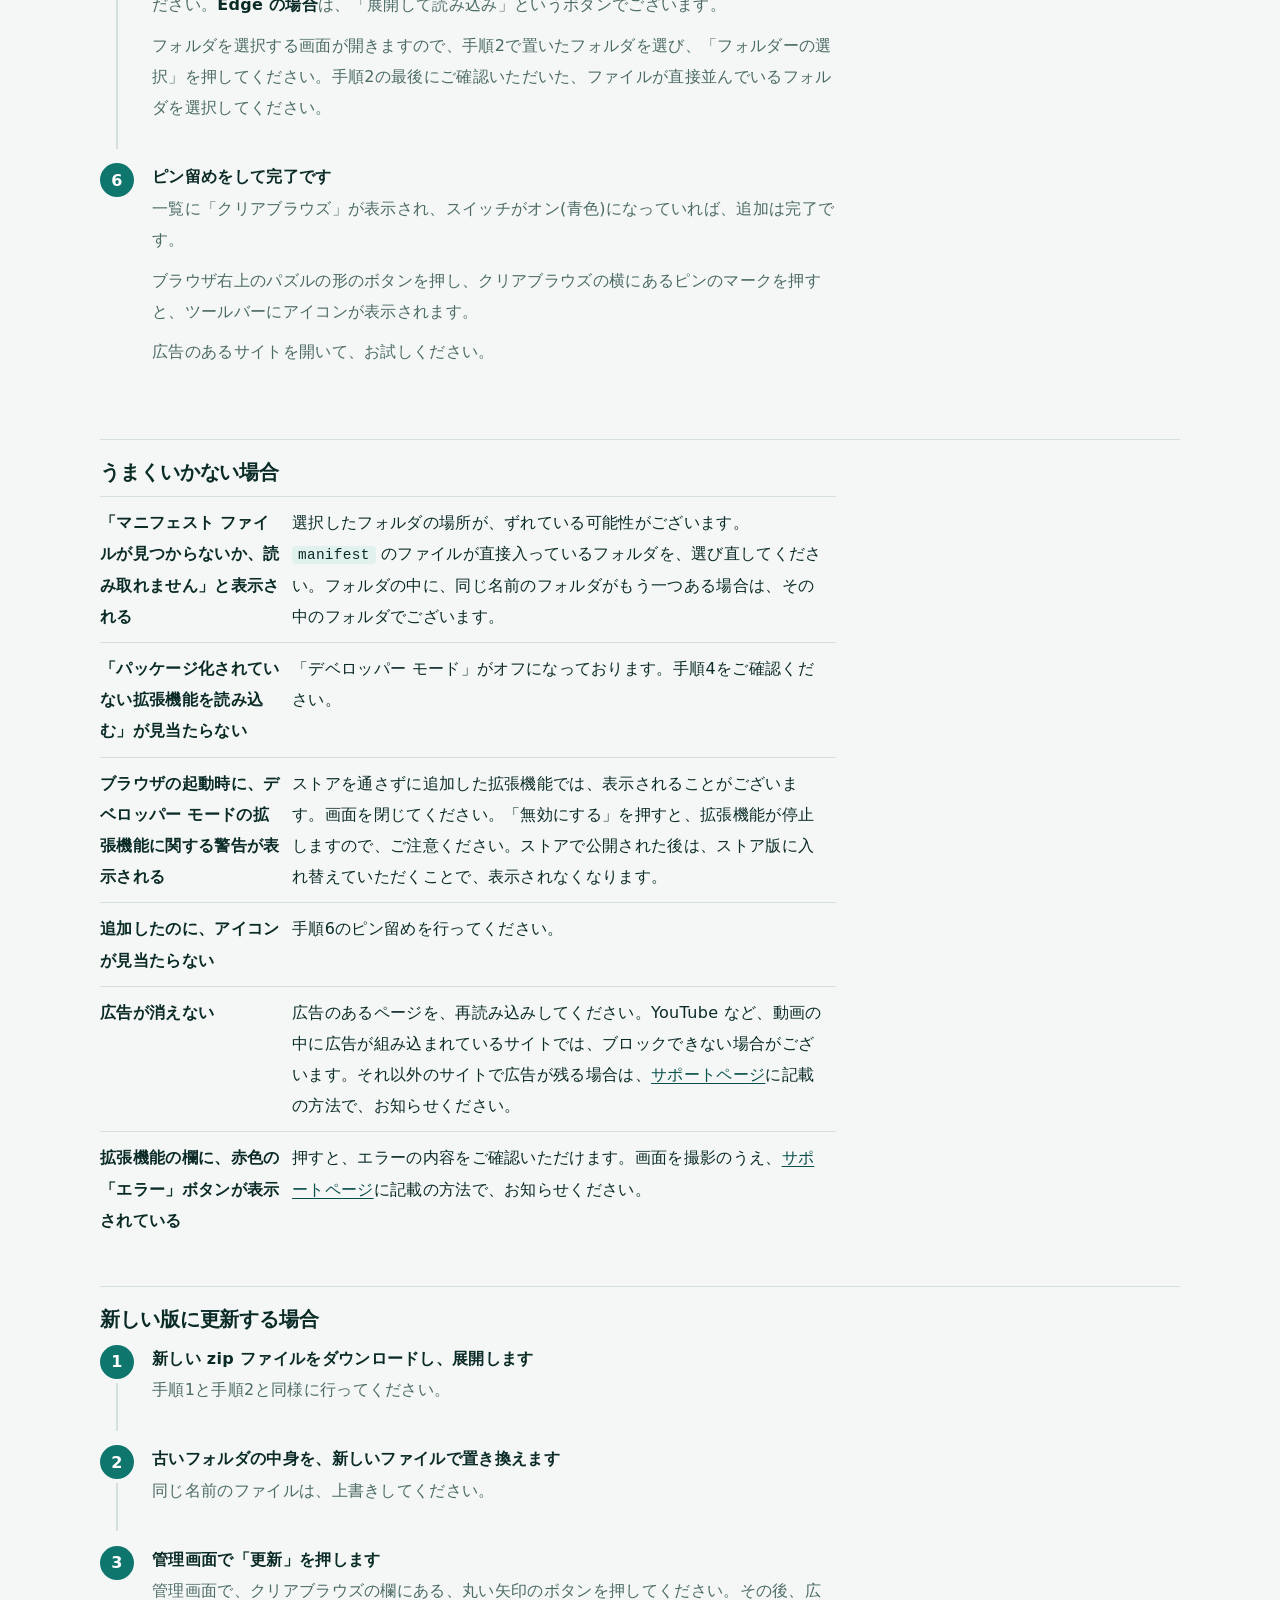
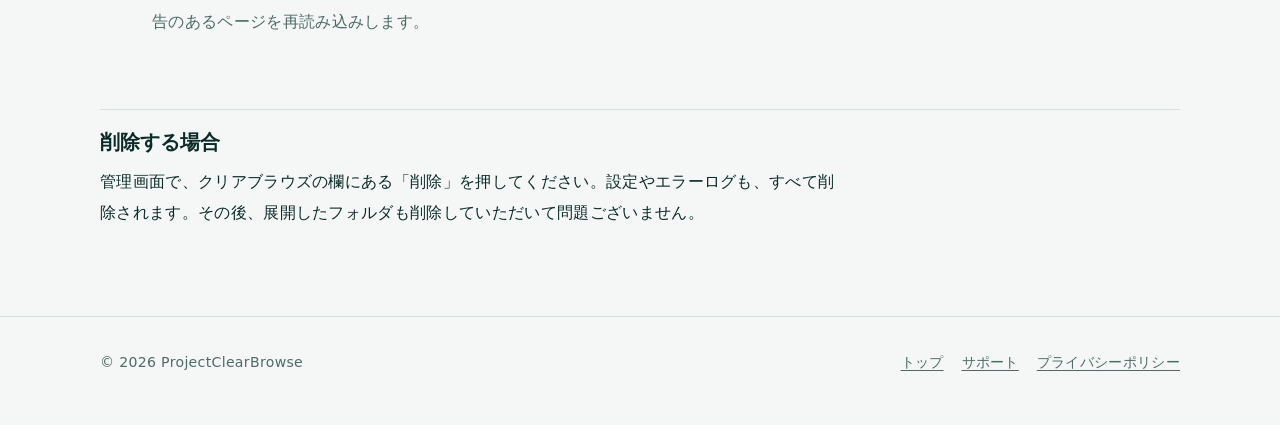
==== commit 5b5c2e99: "Add files via upload" ====
--- a/docs/install.html
+++ b/docs/install.html
@@ -20,7 +20,7 @@
 <main class="doc">
   <div class="wrap">
     <h1>インストール手順</h1>
-    <p class="meta">パソコン版の Chrome / Edge / Brave に、zip ファイルから手動で追加する方法です。所要時間は約3分です。バージョン 2.0.0</p>
+    <p class="meta">パソコン版の Chrome / Edge / Brave に、zip ファイルから手動で追加する方法です。所要時間は約3分です。バージョン 2.1.0</p>
 
     <p>ストアを通さずに追加する方法をご案内いたします。パソコンの操作に不慣れな方でも進めていただけるよう、押すボタンの名前を、そのまま記載しております。</p>
     
@@ -30,7 +30,7 @@
         <b>zip ファイルをダウンロードします</b>
         <div class="body">
           <p>下のボタンを押してください。「ダウンロード」フォルダに、<code>clearbrowse-extension.zip</code> という名前で保存されます。</p>
-          <a class="btn primary" href="download/clearbrowse-extension.zip" download>zip ファイルをダウンロード(v2.0.0)</a>
+          <a class="btn primary" href="download/clearbrowse-extension.zip" download>zip ファイルをダウンロード(v2.1.0)</a>
           <p>ブラウザに「このファイルは危険です」といった警告が表示された場合は、本サイトから入手したファイルであることをご確認のうえ、「保存」を選択してください。</p>
         </div>
       </li>
--- a/docs/style.css
+++ b/docs/style.css
@@ -80,7 +80,7 @@
 .hero { padding: 36px 0 72px; }
 .hero .wrap { display: grid; gap: 44px; align-items: center; }
 @media (min-width: 940px) { .hero .wrap { grid-template-columns: 1fr 1.05fr; gap: 56px; } }
-.hero h1 { margin-bottom: 20px; }
+.hero h1 { margin-bottom: 20px; font-size: clamp(1.9rem, 4.6vw, 2.9rem); word-break: keep-all; }
 .lead { font-size: 1.06rem; color: var(--muted); max-width: 30em; }
 .hero-cta { display: flex; flex-wrap: wrap; gap: 12px; margin: 26px 0 12px; }
 .fine { font-size: .85rem; color: var(--muted); margin: 0; }
@@ -90,7 +90,7 @@
 .demo-bar {
   display: flex; align-items: center; justify-content: space-between; gap: 12px; flex-wrap: wrap;
   background: var(--surface); border: 1px solid var(--line); border-radius: 12px 12px 0 0;
-  padding: 10px 14px; border-bottom: 0;
+  padding: 8px 12px; border-bottom: 0;
 }
 .switch { display: inline-flex; align-items: center; gap: 12px; cursor: pointer; font-weight: 700; }
 .switch input { position: absolute; opacity: 0; width: 1px; height: 1px; }
@@ -99,38 +99,39 @@
 .switch input:checked + .track { background: var(--brand); }
 .switch input:checked + .track::after { transform: translateX(20px); }
 .switch input:focus-visible + .track { outline: 3px solid var(--focus); outline-offset: 3px; }
-.demo-count { font-size: .9rem; color: var(--muted); }
+.demo-note { margin: 0 0 8px; font-size: .88rem; color: var(--muted); }
+.demo-count { font-size: .85rem; color: var(--muted); }
 .demo-count b { color: var(--ink); font-size: 1.15rem; }
 
 .stage {
-  position: relative; overflow: hidden; height: 400px;
+  position: relative; overflow: hidden; height: 270px;
   background: #fff; color: #17302c;
   border: 1px solid var(--line); border-radius: 0 0 12px 12px;
-  padding: 22px 22px 0; font-size: 14px; line-height: 1.7; letter-spacing: 0;
-}
-.stage h3 { font-size: 1.15rem; margin-bottom: 8px; color: #0b2b27; }
-.stage .bar { height: 9px; border-radius: 5px; background: #dbe6e3; margin: 0 0 11px; }
+  padding: 14px 16px 0; font-size: 12px; line-height: 1.6; letter-spacing: 0;
+}
+.stage h3 { font-size: .95rem; margin-bottom: 6px; color: #0b2b27; }
+.stage .bar { height: 7px; border-radius: 4px; background: #dbe6e3; margin: 0 0 9px; }
 .stage .bar.s { width: 62%; }
 .stage .bar.m { width: 84%; }
 
 .ad { position: absolute; font-weight: 800; transition: opacity .25s, transform .25s, max-height .25s; }
 .ad small { display: block; font-size: 10px; font-weight: 500; opacity: .7; }
 .ad-banner {
-  position: static; max-height: 90px; margin: 0 -22px 16px; padding: 14px 22px;
+  position: static; max-height: 60px; margin: 0 -16px 12px; padding: 8px 16px;
   background: repeating-linear-gradient(135deg, var(--ad-yellow) 0 16px, #ffe566 16px 32px);
-  color: #b00063; font-size: 18px; text-align: center; border-bottom: 3px solid var(--ad-pink);
+  color: #b00063; font-size: 14px; text-align: center; border-bottom: 2px solid var(--ad-pink);
 }
 .ad-corner {
-  right: 12px; bottom: 12px; width: 150px; padding: 12px; background: var(--ad-pink); color: #fff;
-  border: 3px solid var(--ad-yellow); border-radius: 6px; font-size: 14px; line-height: 1.4; z-index: 2;
+  right: 10px; bottom: 10px; width: 112px; padding: 8px; background: var(--ad-pink); color: #fff;
+  border: 2px solid var(--ad-yellow); border-radius: 5px; font-size: 11px; line-height: 1.4; z-index: 2;
 }
 .ad-popup {
-  left: 50%; top: 52%; width: min(270px, 80%); transform: translate(-50%, -50%);
-  padding: 18px 16px 16px; background: #fff; color: #17302c; text-align: center;
-  border: 4px solid var(--ad-pink); border-radius: 8px; box-shadow: 0 10px 30px rgba(0,0,0,.35); z-index: 3;
-  font-size: 15px; line-height: 1.5;
-}
-.ad-popup .fake-btn { display: block; margin-top: 10px; padding: 8px; background: var(--ad-yellow); color: #5a0034; border-radius: 4px; }
+  left: 50%; top: 52%; width: min(200px, 80%); transform: translate(-50%, -50%);
+  padding: 12px 12px 10px; background: #fff; color: #17302c; text-align: center;
+  border: 3px solid var(--ad-pink); border-radius: 8px; box-shadow: 0 8px 22px rgba(0,0,0,.3); z-index: 3;
+  font-size: 12px; line-height: 1.5;
+}
+.ad-popup .fake-btn { display: block; margin-top: 8px; padding: 6px; background: var(--ad-yellow); color: #5a0034; border-radius: 4px; }
 
 /* ブロック後 */
 .stage[data-blocked="true"] .ad { opacity: 0; pointer-events: none; }
@@ -143,7 +144,6 @@
   .ad, .switch .track, .switch .track::after { transition: none; }
   .stage:not([data-blocked="true"]) .ad-popup { animation: none; }
 }
-.demo figcaption { margin-top: 10px; }
 
 /* ---------- 共通セクション ---------- */
 section.block { padding: 64px 0; border-top: 1px solid var(--line); }
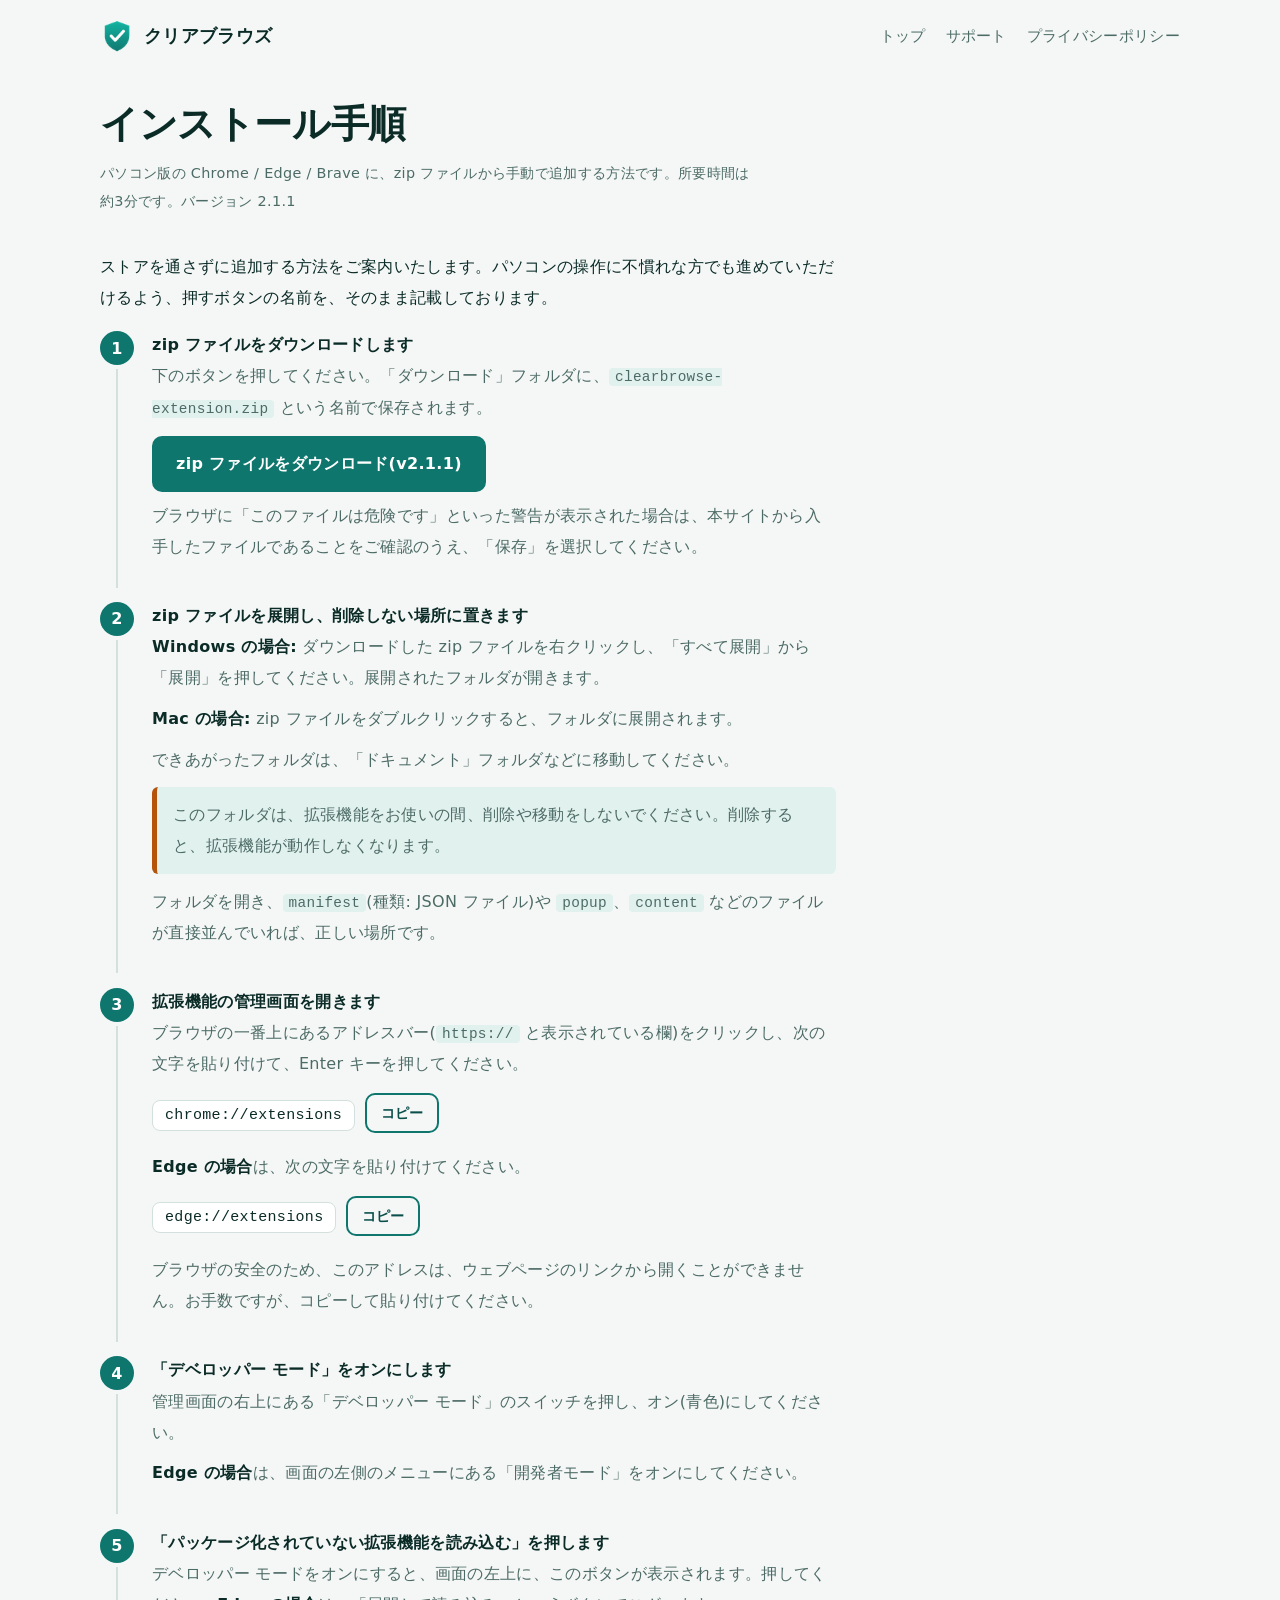
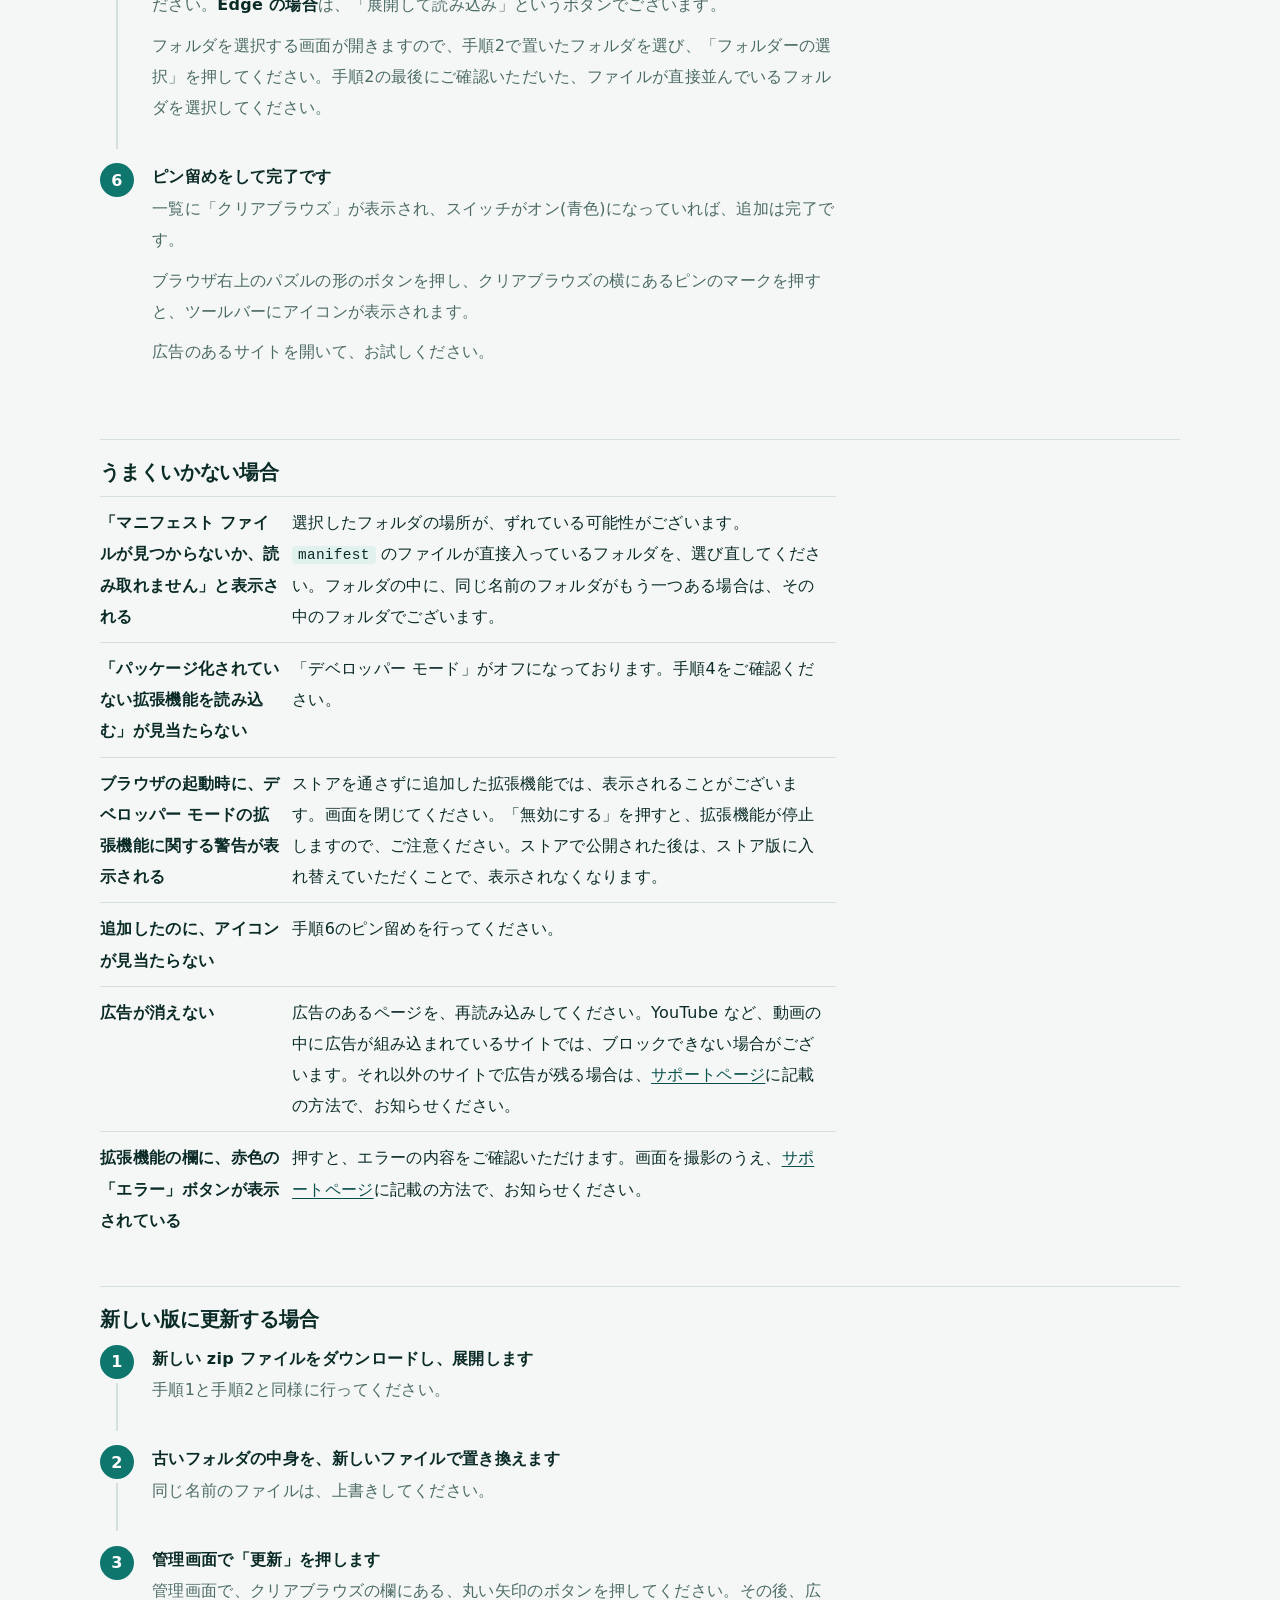
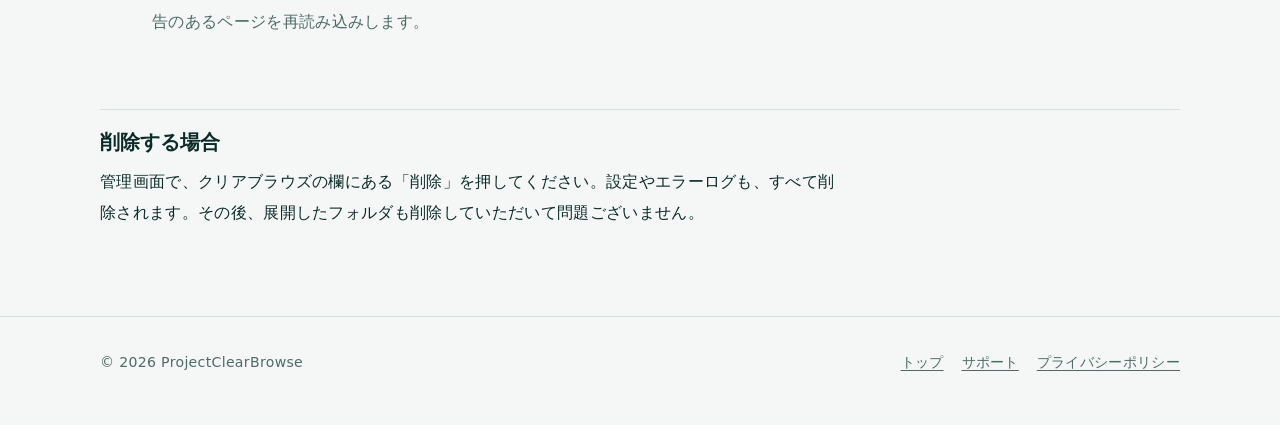
==== commit 53b820a1: "Add files via upload" ====
--- a/docs/install.html
+++ b/docs/install.html
@@ -20,7 +20,7 @@
 <main class="doc">
   <div class="wrap">
     <h1>インストール手順</h1>
-    <p class="meta">パソコン版の Chrome / Edge / Brave に、zip ファイルから手動で追加する方法です。所要時間は約3分です。バージョン 2.1.0</p>
+    <p class="meta">パソコン版の Chrome / Edge / Brave に、zip ファイルから手動で追加する方法です。所要時間は約3分です。バージョン 2.1.1</p>
 
     <p>ストアを通さずに追加する方法をご案内いたします。パソコンの操作に不慣れな方でも進めていただけるよう、押すボタンの名前を、そのまま記載しております。</p>
     
@@ -30,7 +30,7 @@
         <b>zip ファイルをダウンロードします</b>
         <div class="body">
           <p>下のボタンを押してください。「ダウンロード」フォルダに、<code>clearbrowse-extension.zip</code> という名前で保存されます。</p>
-          <a class="btn primary" href="download/clearbrowse-extension.zip" download>zip ファイルをダウンロード(v2.1.0)</a>
+          <a class="btn primary" href="download/clearbrowse-extension.zip" download>zip ファイルをダウンロード(v2.1.1)</a>
           <p>ブラウザに「このファイルは危険です」といった警告が表示された場合は、本サイトから入手したファイルであることをご確認のうえ、「保存」を選択してください。</p>
         </div>
       </li>
